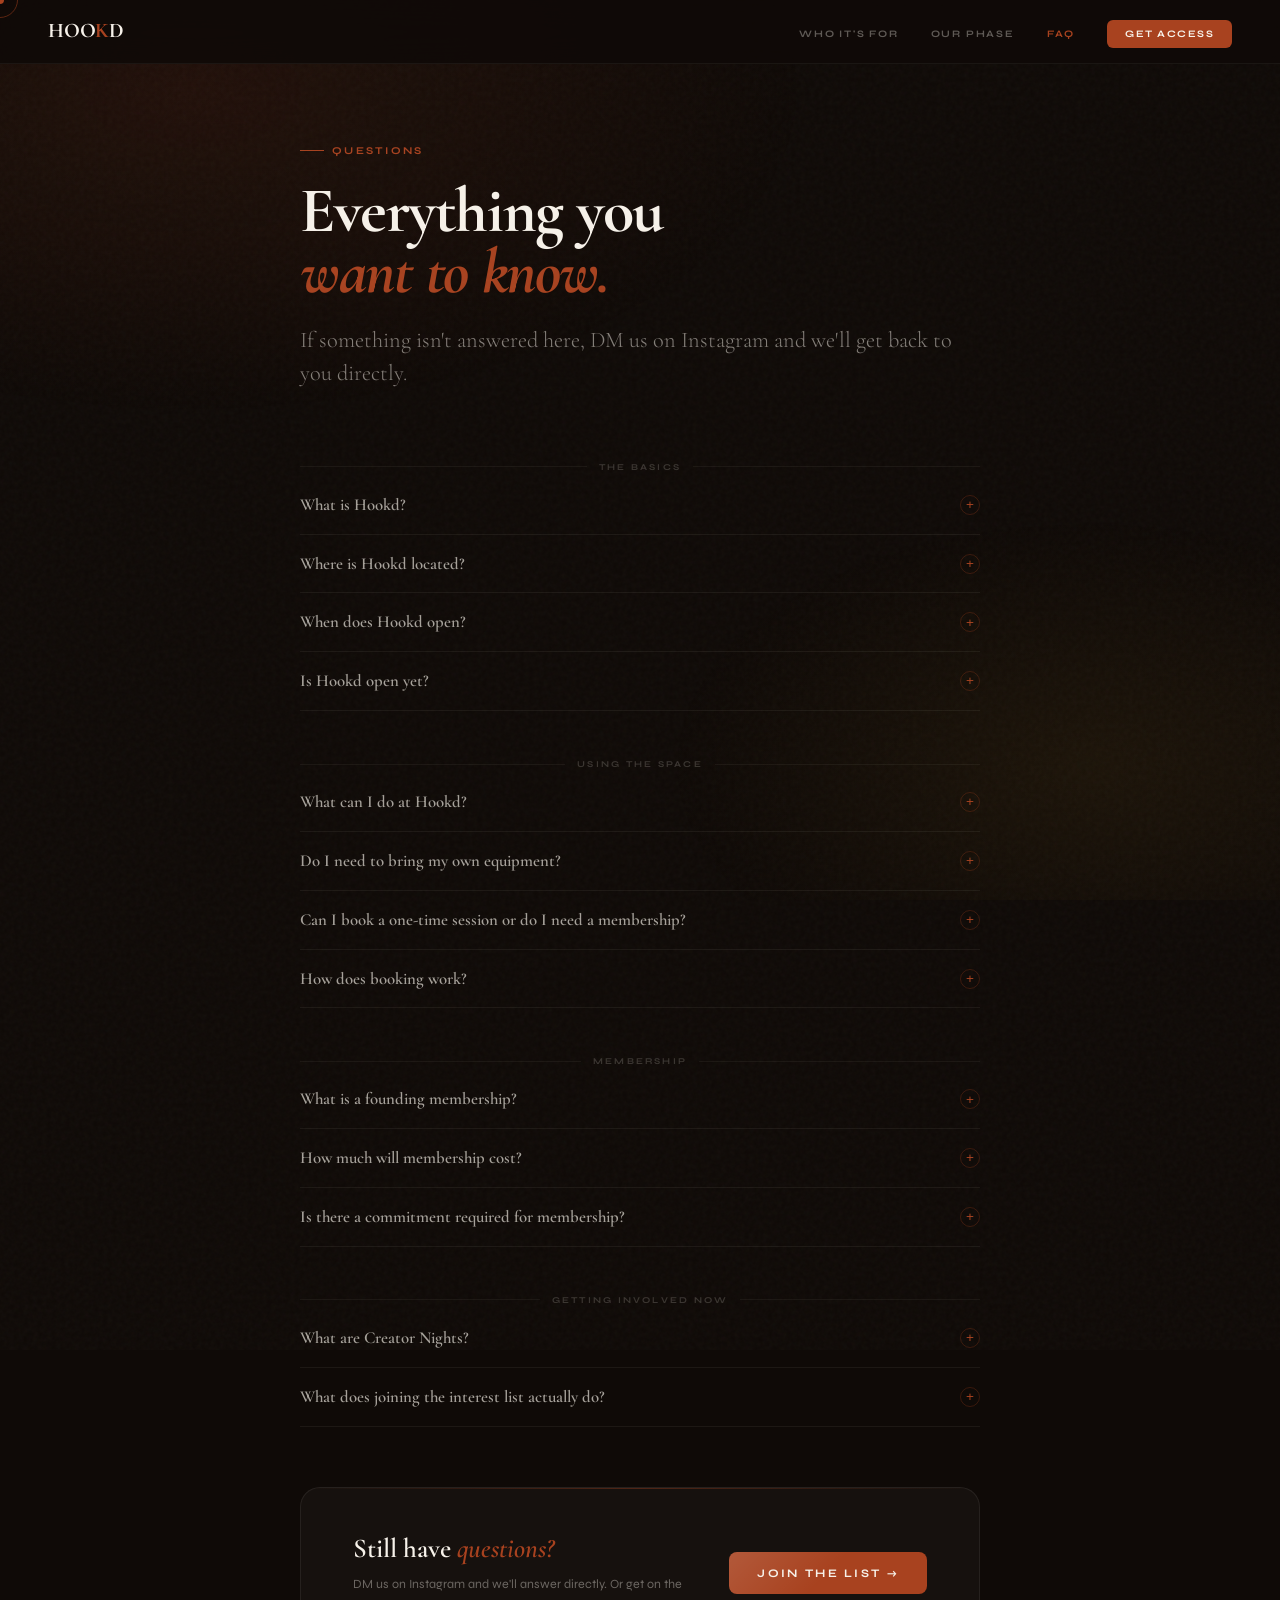
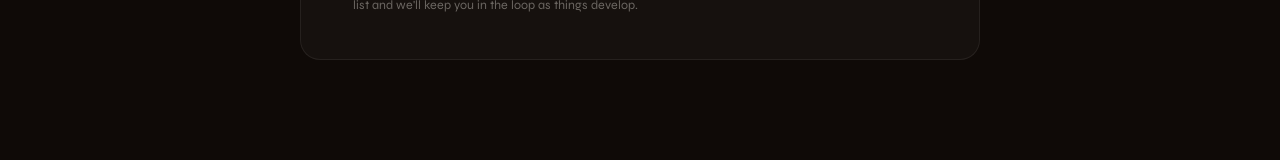
==== faq.html @ 84842c2c "Add files via upload" ====
<!DOCTYPE html>
<html lang="en">
<head>
  <meta charset="UTF-8">
  <meta name="viewport" content="width=device-width, initial-scale=1.0">
  <title>FAQ | Hookd Creative</title>
  <link rel="preconnect" href="https://fonts.googleapis.com">
  <link rel="preconnect" href="https://fonts.gstatic.com" crossorigin>
  <link href="https://fonts.googleapis.com/css2?family=Cormorant+Garamond:ital,wght@0,300;0,600;0,700;1,300;1,600&family=Syne:wght@400;500;700;800&display=swap" rel="stylesheet">
  <link rel="stylesheet" href="shared.css">
  <style>
    .inner-page { max-width: 760px; margin: 0 auto; padding: 72px 40px 100px; }

    .pg-header { margin-bottom: 72px; }
    .pg-header-tag { display: inline-flex; align-items: center; gap: 8px; margin-bottom: 24px; }
    .pg-header-tag-line { width: 24px; height: 1px; background: var(--terra); }
    .pg-header-tag-text { font-size: 0.65rem; font-weight: 700; letter-spacing: 0.22em; text-transform: uppercase; color: var(--terra); }
    .pg-title { font-family: 'Cormorant Garamond', serif; font-size: clamp(2.6rem, 5vw, 4.2rem); font-weight: 700; line-height: 0.95; letter-spacing: -0.02em; color: var(--cream); margin-bottom: 20px; }
    .pg-title em { font-style: italic; color: var(--terra); }
    .pg-sub { font-family: 'Cormorant Garamond', serif; font-size: clamp(1.1rem, 1.8vw, 1.4rem); font-weight: 300; line-height: 1.5; color: rgba(247,242,234,0.5); }

    /* FAQ */
    .faq-group { margin-bottom: 48px; }
    .faq-group-label {
      display: flex; align-items: center; gap: 12px; margin-bottom: 4px;
    }
    .faq-group-label-line { height: 1px; flex: 1; background: rgba(247,242,234,0.05); }
    .faq-group-label-text { font-size: 0.56rem; font-weight: 700; letter-spacing: 0.25em; text-transform: uppercase; color: rgba(247,242,234,0.18); white-space: nowrap; }

    .faq-item { border-bottom: 1px solid rgba(247,242,234,0.06); }
    .faq-item:first-of-type { border-top: 1px solid rgba(247,242,234,0.06); }

    .faq-btn {
      width: 100%; background: none; border: none; cursor: none;
      display: flex; align-items: center; justify-content: space-between; gap: 20px;
      padding: 18px 0; text-align: left;
    }
    .faq-q {
      font-family: 'Cormorant Garamond', serif;
      font-size: 1.05rem; font-weight: 600;
      color: rgba(247,242,234,0.65); line-height: 1.3;
      transition: color 0.2s;
    }
    .faq-item.open .faq-q { color: var(--cream); }

    .faq-icon {
      width: 20px; height: 20px; flex-shrink: 0; border-radius: 50%;
      border: 1px solid rgba(168,66,31,0.28);
      display: flex; align-items: center; justify-content: center;
      color: var(--terra); font-size: 0.85rem; line-height: 1;
      transition: transform 0.3s cubic-bezier(0.16,1,0.3,1), background 0.2s, border-color 0.2s;
    }
    .faq-item.open .faq-icon { transform: rotate(45deg); background: rgba(168,66,31,0.1); border-color: var(--terra); }

    .faq-body { max-height: 0; overflow: hidden; transition: max-height 0.4s cubic-bezier(0.16,1,0.3,1); }
    .faq-item.open .faq-body { max-height: 300px; }
    .faq-a {
      padding: 0 0 20px;
      font-size: 0.8rem; color: rgba(247,242,234,0.42); line-height: 1.8;
    }
    .faq-a em { color: rgba(247,242,234,0.65); font-style: normal; font-weight: 500; }
    .faq-a a { color: var(--terra); text-decoration: none; }
    .faq-a a:hover { color: var(--terra-bright); }

    /* BOTTOM CTA */
    .faq-cta-block {
      margin-top: 60px;
      background: rgba(247,242,234,0.03); border: 1px solid rgba(247,242,234,0.07);
      border-radius: 20px; padding: 44px 52px;
      display: grid; grid-template-columns: 1fr auto; align-items: center; gap: 36px;
      position: relative; overflow: hidden;
    }
    .faq-cta-block::before {
      content: ''; position: absolute; top: 0; left: 0; right: 0; height: 1px;
      background: linear-gradient(90deg, transparent, rgba(168,66,31,0.4), transparent);
    }
    .faq-cta-block h3 { font-family: 'Cormorant Garamond', serif; font-size: 1.7rem; font-weight: 600; color: var(--cream); margin-bottom: 8px; }
    .faq-cta-block h3 em { font-style: italic; color: var(--terra); }
    .faq-cta-block p { font-size: 0.78rem; color: rgba(247,242,234,0.38); line-height: 1.7; }

    @media (max-width: 600px) {
      .inner-page { padding: 60px 20px 80px; }
      .faq-cta-block { grid-template-columns: 1fr; padding: 32px 24px; }
    }
  </style>
</head>
<body>
  <div class="cursor" id="cursor"></div>
  <div class="cursor-ring" id="cursorRing"></div>
  <div class="grain"></div>
  <div class="ambient"></div>

  <nav class="nav">
    <a href="index.html" class="nav-logo">HOO<span class="accent">K</span>D</a>
    <ul class="nav-links">
      <li class="nav-hide-xs"><a href="who.html">Who It's For</a></li>
      <li class="nav-hide-xs"><a href="phase.html">Our Phase</a></li>
      <li><a href="faq.html" class="active">FAQ</a></li>
      <li><a href="index.html#form" class="nav-cta">Get Access</a></li>
    </ul>
  </nav>

  <div class="page-wrap">
    <div class="inner-page">

      <div class="pg-header reveal d1">
        <div class="pg-header-tag">
          <div class="pg-header-tag-line"></div>
          <span class="pg-header-tag-text">Questions</span>
        </div>
        <h1 class="pg-title">Everything you<br><em>want to know.</em></h1>
        <p class="pg-sub">If something isn't answered here, DM us on Instagram and we'll get back to you directly.</p>
      </div>

      <div class="faq-group reveal d2">
        <div class="faq-group-label">
          <div class="faq-group-label-line"></div>
          <span class="faq-group-label-text">The Basics</span>
          <div class="faq-group-label-line"></div>
        </div>

        <div class="faq-item">
          <button class="faq-btn"><span class="faq-q">What is Hookd?</span><span class="faq-icon">+</span></button>
          <div class="faq-body"><p class="faq-a">Hookd is a dedicated creative space in Central Arkansas where you can record music, film content, shoot photography, and host podcasts — all under one roof. It's designed for creators who need a real, professional space to do their work, whether that's once or every week.</p></div>
        </div>

        <div class="faq-item">
          <button class="faq-btn"><span class="faq-q">Where is Hookd located?</span><span class="faq-icon">+</span></button>
          <div class="faq-body"><p class="faq-a">Hookd will be located in <em>Central Arkansas</em>. We're currently finalizing our pilot location. People on the interest list will be the first to know the exact address when it's confirmed.</p></div>
        </div>

        <div class="faq-item">
          <button class="faq-btn"><span class="faq-q">When does Hookd open?</span><span class="faq-icon">+</span></button>
          <div class="faq-body"><p class="faq-a">We're currently in Phase 1 — building our community and validating demand before committing to a permanent location. Our goal is to launch the pilot in <em>2026</em>. The interest list gets first access to sessions when they open. <a href="phase.html">See our full timeline →</a></p></div>
        </div>

        <div class="faq-item">
          <button class="faq-btn"><span class="faq-q">Is Hookd open yet?</span><span class="faq-icon">+</span></button>
          <div class="faq-body"><p class="faq-a">Not yet. We're in early development — hosting Creator Nights, building our interest list, and working toward our pilot launch. Join the list to get notified the moment sessions open.</p></div>
        </div>
      </div>

      <div class="faq-group reveal d3">
        <div class="faq-group-label">
          <div class="faq-group-label-line"></div>
          <span class="faq-group-label-text">Using the Space</span>
          <div class="faq-group-label-line"></div>
        </div>

        <div class="faq-item">
          <button class="faq-btn"><span class="faq-q">What can I do at Hookd?</span><span class="faq-icon">+</span></button>
          <div class="faq-body"><p class="faq-a">Hookd will have two dedicated studios — an <em>audio studio</em> for recording, mixing, and mastering, and a <em>content studio</em> for photo, video, and podcast production. The space is built for any creative discipline. <a href="who.html">See who Hookd is for →</a></p></div>
        </div>

        <div class="faq-item">
          <button class="faq-btn"><span class="faq-q">Do I need to bring my own equipment?</span><span class="faq-icon">+</span></button>
          <div class="faq-body"><p class="faq-a">Hookd operates on a <em>BYOE (Bring Your Own Equipment) model</em> — you can bring your own gear, or work with what's in the space. You're also welcome to bring your own engineer, photographer, or creative collaborator, or book one of ours.</p></div>
        </div>

        <div class="faq-item">
          <button class="faq-btn"><span class="faq-q">Can I book a one-time session or do I need a membership?</span><span class="faq-icon">+</span></button>
          <div class="faq-body"><p class="faq-a">Both. Hookd will offer hourly bookings for one-time sessions as well as monthly memberships for creators who want consistent access. <em>Memberships get priority booking and better rates.</em> More details on pricing will be shared with the interest list first.</p></div>
        </div>

        <div class="faq-item">
          <button class="faq-btn"><span class="faq-q">How does booking work?</span><span class="faq-icon">+</span></button>
          <div class="faq-body"><p class="faq-a">Booking will be handled through our online system — pick your space, your time, and any add-ons like engineering or photography support. Everything is self-service and available from your phone.</p></div>
        </div>
      </div>

      <div class="faq-group reveal d4">
        <div class="faq-group-label">
          <div class="faq-group-label-line"></div>
          <span class="faq-group-label-text">Membership</span>
          <div class="faq-group-label-line"></div>
        </div>

        <div class="faq-item">
          <button class="faq-btn"><span class="faq-q">What is a founding membership?</span><span class="faq-icon">+</span></button>
          <div class="faq-body"><p class="faq-a">Founding members are the first people to join Hookd when sessions open. They get <em>first access to pilot passes, priority booking, and pricing before it's made public</em>. Joining the interest list is how you get considered for founding membership.</p></div>
        </div>

        <div class="faq-item">
          <button class="faq-btn"><span class="faq-q">How much will membership cost?</span><span class="faq-icon">+</span></button>
          <div class="faq-body"><p class="faq-a">Hookd will offer <em>three membership tiers</em> at different hour allotments per month. Exact pricing will be shared with the interest list first — before it goes public.</p></div>
        </div>

        <div class="faq-item">
          <button class="faq-btn"><span class="faq-q">Is there a commitment required for membership?</span><span class="faq-icon">+</span></button>
          <div class="faq-body"><p class="faq-a">Memberships will have a short initial commitment period, then move to month-to-month. <em>No long-term lock-in.</em> Full terms will be shared when memberships open.</p></div>
        </div>
      </div>

      <div class="faq-group reveal d5">
        <div class="faq-group-label">
          <div class="faq-group-label-line"></div>
          <span class="faq-group-label-text">Getting Involved Now</span>
          <div class="faq-group-label-line"></div>
        </div>

        <div class="faq-item">
          <button class="faq-btn"><span class="faq-q">What are Creator Nights?</span><span class="faq-icon">+</span></button>
          <div class="faq-body"><p class="faq-a">Creator Nights are Hookd's community events — free gatherings for Central Arkansas creators to connect, collaborate, and experience what Hookd is building before it officially opens. Follow <a href="https://instagram.com/hookdrecording" target="_blank">@hookdrecording</a> for upcoming dates.</p></div>
        </div>

        <div class="faq-item">
          <button class="faq-btn"><span class="faq-q">What does joining the interest list actually do?</span><span class="faq-icon">+</span></button>
          <div class="faq-body"><p class="faq-a">Joining puts you first in line. When Hookd launches, <em>interest list members get first access to pilot passes, founding membership consideration, and pricing details</em> — all before anything goes public. No commitment, no cost, opt out anytime.</p></div>
        </div>
      </div>

      <div class="faq-cta-block reveal d5">
        <div>
          <h3>Still have <em>questions?</em></h3>
          <p>DM us on Instagram and we'll answer directly. Or get on the list and we'll keep you in the loop as things develop.</p>
        </div>
        <a href="index.html#form" class="btn"><span>Join the list →</span></a>
      </div>

    </div>
  </div>

  <script>
    const cursor=document.getElementById('cursor'),ring=document.getElementById('cursorRing');
    let mx=0,my=0,rx=0,ry=0;
    document.addEventListener('mousemove',e=>{mx=e.clientX;my=e.clientY;cursor.style.left=mx+'px';cursor.style.top=my+'px';});
    (function a(){rx+=(mx-rx)*0.12;ry+=(my-ry)*0.12;ring.style.left=rx+'px';ring.style.top=ry+'px';requestAnimationFrame(a);})();
    document.querySelectorAll('a,.faq-btn').forEach(el=>{el.addEventListener('mouseenter',()=>ring.classList.add('expanded'));el.addEventListener('mouseleave',()=>ring.classList.remove('expanded'));});

    document.querySelectorAll('.faq-item').forEach(item=>{
      item.querySelector('.faq-btn').addEventListener('click',()=>{
        const wasOpen=item.classList.contains('open');
        document.querySelectorAll('.faq-item').forEach(i=>i.classList.remove('open'));
        if(!wasOpen) item.classList.add('open');
      });
    });
  </script>
</body>
</html>
---- shared.css ----
@import url('https://fonts.googleapis.com/css2?family=Cormorant+Garamond:ital,wght@0,300;0,600;0,700;1,300;1,600&family=Syne:wght@400;500;700;800&display=swap');

:root {
  --ink: #0f0a07;
  --cream: #f7f2ea;
  --terra: #a8421f;
  --terra-bright: #c4532e;
  --terra-dim: #7a3018;
  --gold: #c8972a;
  --gold-pale: #e8d4a0;
}

*, *::before, *::after { box-sizing: border-box; margin: 0; padding: 0; }
html { scroll-behavior: smooth; }

body {
  font-family: 'Syne', sans-serif;
  background: var(--ink);
  color: var(--cream);
  min-height: 100vh;
  overflow-x: hidden;
  cursor: none;
}

/* ── CURSOR ── */
.cursor {
  position: fixed; width: 8px; height: 8px;
  background: var(--terra); border-radius: 50%;
  pointer-events: none; z-index: 9999;
  transform: translate(-50%, -50%);
}
.cursor-ring {
  position: fixed; width: 36px; height: 36px;
  border: 1px solid rgba(168,66,31,0.5); border-radius: 50%;
  pointer-events: none; z-index: 9998;
  transform: translate(-50%, -50%);
  transition: width 0.3s, height 0.3s, border-color 0.3s;
}
.cursor-ring.expanded { width: 56px; height: 56px; border-color: rgba(168,66,31,0.9); }

/* ── GRAIN ── */
.grain {
  position: fixed; inset: -50%; width: 200%; height: 200%;
  background-image: url("data:image/svg+xml,%3Csvg viewBox='0 0 512 512' xmlns='http://www.w3.org/2000/svg'%3E%3Cfilter id='n'%3E%3CfeTurbulence type='fractalNoise' baseFrequency='0.75' numOctaves='4' stitchTiles='stitch'/%3E%3C/filter%3E%3Crect width='100%25' height='100%25' filter='url(%23n)' opacity='1'/%3E%3C/svg%3E");
  opacity: 0.035; pointer-events: none; z-index: 100;
  animation: grainAnim 0.5s steps(2) infinite;
}
@keyframes grainAnim {
  0%   { transform: translate(0,0); }   25%  { transform: translate(-2%,-3%); }
  50%  { transform: translate(3%,1%); } 75%  { transform: translate(-1%,4%); }
  100% { transform: translate(2%,-2%); }
}

/* ── AMBIENT LIGHT ── */
.ambient {
  position: fixed; inset: 0; pointer-events: none; z-index: 1;
  background:
    radial-gradient(ellipse 80% 60% at 15% 10%, rgba(168,66,31,0.12) 0%, transparent 60%),
    radial-gradient(ellipse 60% 50% at 85% 85%, rgba(200,151,42,0.07) 0%, transparent 55%);
}

/* ── NAV ── */
.nav {
  position: fixed; top: 0; left: 0; right: 0; z-index: 500;
  display: flex; align-items: center; justify-content: space-between;
  padding: 0 48px; height: 64px;
  background: rgba(15,10,7,0.88);
  backdrop-filter: blur(20px); -webkit-backdrop-filter: blur(20px);
  border-bottom: 1px solid rgba(247,242,234,0.05);
}
.nav-logo {
  font-family: 'Cormorant Garamond', serif;
  font-size: 1.3rem; font-weight: 700;
  letter-spacing: -0.01em; color: var(--cream);
  text-decoration: none; line-height: 1;
}
.nav-logo .accent { color: var(--terra); }
.nav-links { display: flex; align-items: center; gap: 32px; list-style: none; }
.nav-links a {
  font-size: 0.62rem; font-weight: 700;
  letter-spacing: 0.18em; text-transform: uppercase;
  color: rgba(247,242,234,0.35); text-decoration: none;
  transition: color 0.2s;
}
.nav-links a:hover { color: rgba(247,242,234,0.7); }
.nav-links a.active { color: var(--terra); }
.nav-cta {
  background: var(--terra) !important; color: var(--cream) !important;
  padding: 8px 18px !important; border-radius: 6px;
  letter-spacing: 0.15em !important;
  transition: background 0.2s, transform 0.15s !important;
}
.nav-cta:hover { background: var(--terra-bright) !important; transform: translateY(-1px); }

/* ── ANIMATIONS ── */
@keyframes reveal {
  from { opacity: 0; transform: translateY(18px); }
  to   { opacity: 1; transform: translateY(0); }
}
.reveal { opacity: 0; animation: reveal 0.9s cubic-bezier(0.16,1,0.3,1) forwards; }
.d1 { animation-delay: 0.1s; } .d2 { animation-delay: 0.2s; }
.d3 { animation-delay: 0.3s; } .d4 { animation-delay: 0.4s; }
.d5 { animation-delay: 0.5s; } .d6 { animation-delay: 0.6s; }
.d7 { animation-delay: 0.7s; }

/* ── SHARED SECTION ELEMENTS ── */
.eyebrow {
  font-size: 0.6rem; font-weight: 700;
  letter-spacing: 0.25em; text-transform: uppercase;
  color: var(--terra); display: block; margin-bottom: 8px;
}
.section-rule {
  display: flex; align-items: center; gap: 12px; margin-bottom: 16px;
}
.section-rule-line { height: 1px; flex: 1; background: linear-gradient(90deg, rgba(168,66,31,0.3), transparent); }
.section-rule-line.flip { background: linear-gradient(90deg, transparent, rgba(168,66,31,0.3)); }
.section-rule-label {
  font-size: 0.56rem; font-weight: 700; letter-spacing: 0.25em;
  text-transform: uppercase; color: rgba(247,242,234,0.2);
}

/* card shell used across pages */
.card {
  background: rgba(247,242,234,0.03);
  border: 1px solid rgba(247,242,234,0.07);
  border-radius: 16px;
  position: relative; overflow: hidden;
  transition: background 0.2s, border-color 0.2s;
}
.card::before {
  content: ''; position: absolute; top: 0; left: 0; right: 0; height: 1px;
  background: linear-gradient(90deg, transparent, rgba(168,66,31,0.25), transparent);
}
.card:hover { background: rgba(247,242,234,0.05); border-color: rgba(247,242,234,0.1); }

/* cta button */
.btn {
  display: inline-flex; align-items: center; gap: 10px;
  background: var(--terra); color: var(--cream);
  font-family: 'Syne', sans-serif; font-size: 0.72rem; font-weight: 700;
  letter-spacing: 0.2em; text-transform: uppercase;
  padding: 14px 28px; border-radius: 8px; border: none;
  text-decoration: none; cursor: none;
  position: relative; overflow: hidden;
  transition: background 0.25s, transform 0.15s, box-shadow 0.25s;
}
.btn::before {
  content: ''; position: absolute; inset: 0;
  background: linear-gradient(135deg, rgba(255,255,255,0.12) 0%, transparent 50%);
}
.btn span { position: relative; z-index: 1; }
.btn:hover { background: var(--terra-bright); transform: translateY(-2px); box-shadow: 0 12px 32px rgba(168,66,31,0.4); }
.btn:active { transform: translateY(0); }

/* page wrapper */
.page-wrap { position: relative; z-index: 2; padding-top: 64px; }

/* ig footer */
.site-footer { padding: 32px 0 40px; text-align: center; }
.ig-link {
  display: inline-flex; align-items: center; gap: 7px;
  font-size: 0.7rem; font-weight: 500; letter-spacing: 0.1em;
  color: rgba(247,242,234,0.3); text-decoration: none; transition: color 0.2s;
}
.ig-link:hover { color: rgba(247,242,234,0.65); }
.ig-link svg { width: 13px; height: 13px; }
.copyright { margin-top: 8px; font-size: 0.6rem; color: rgba(247,242,234,0.1); letter-spacing: 0.05em; }

/* ── MOBILE ── */
@media (max-width: 768px) {
  body { cursor: auto; }
  .cursor, .cursor-ring { display: none; }
  .nav { padding: 0 20px; }
  .nav-links { gap: 16px; }
  .nav-links a { font-size: 0.58rem; }
}
@media (max-width: 520px) {
  .nav-hide-xs { display: none; }
}
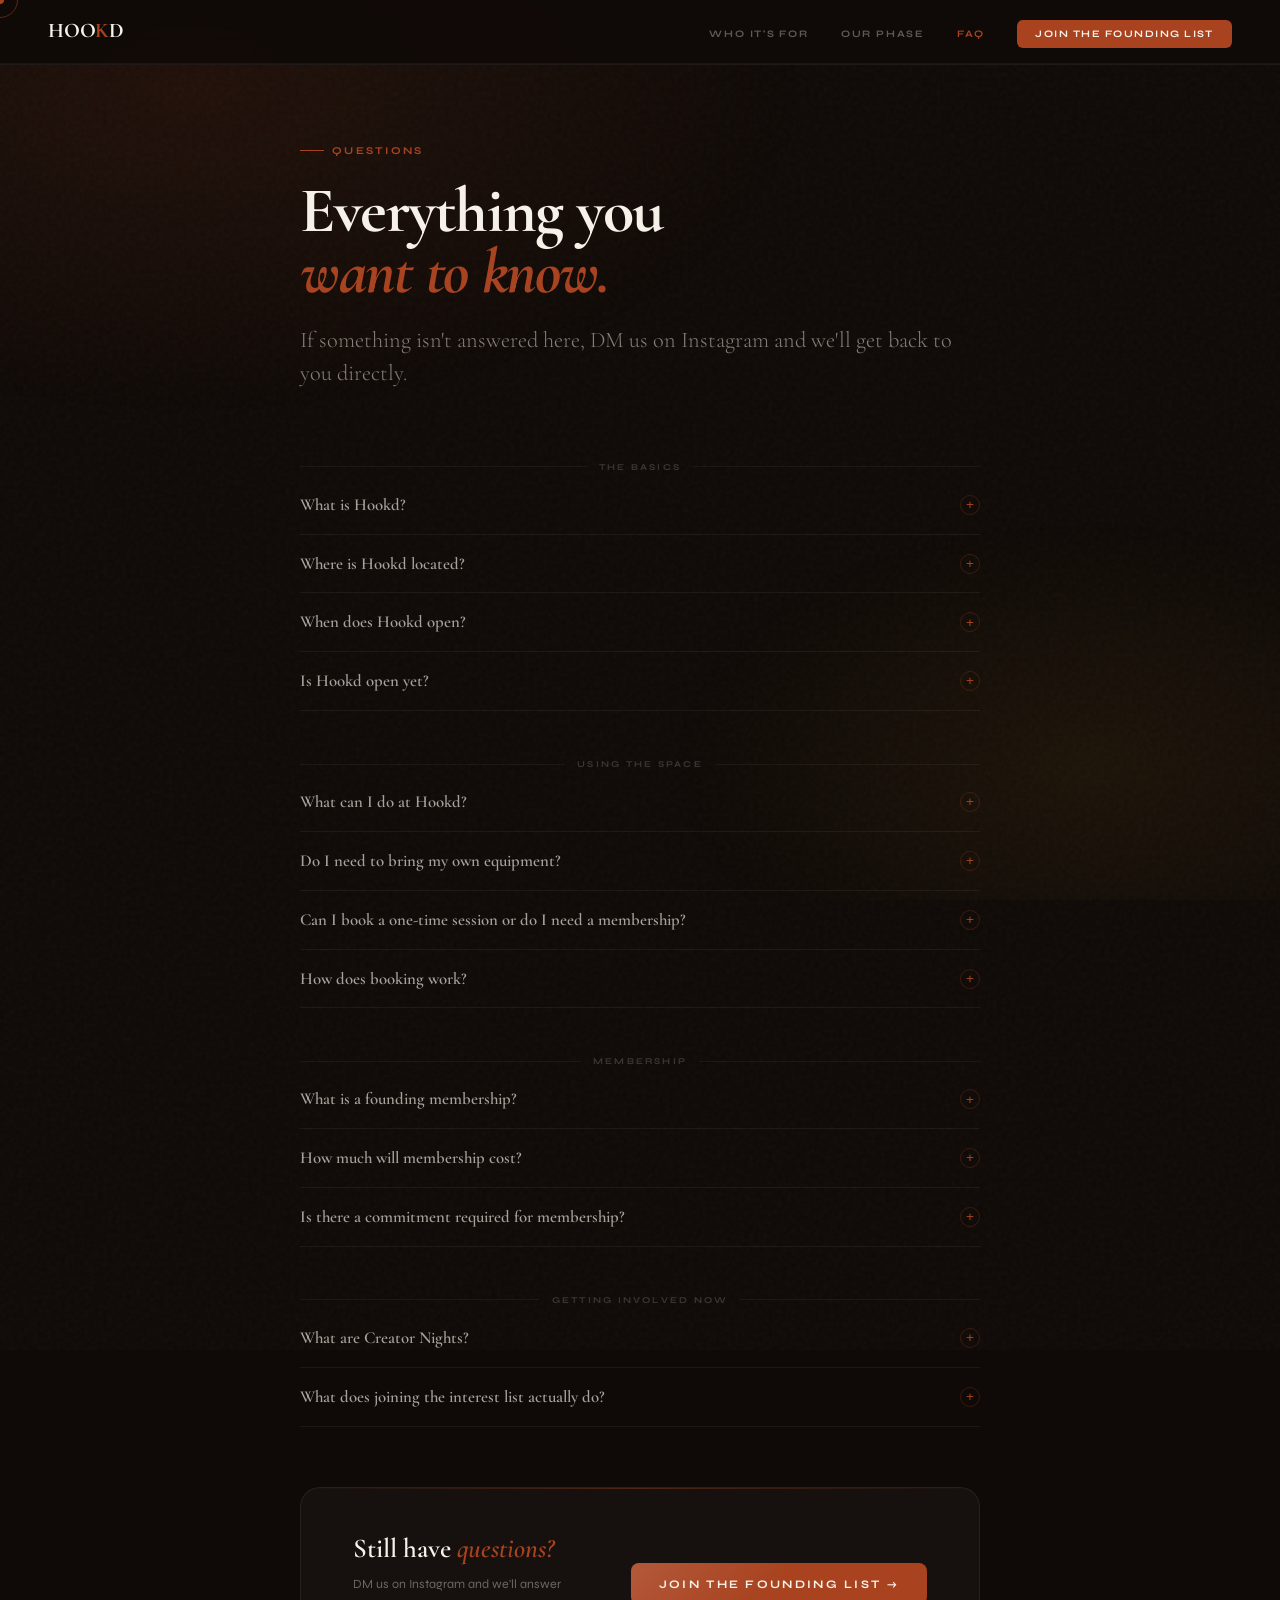
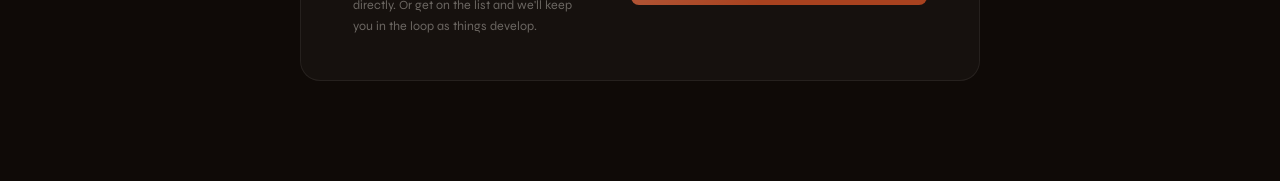
==== commit 12dc7d08: "Update faq.html" ====
--- a/faq.html
+++ b/faq.html
@@ -4,84 +4,59 @@
   <meta charset="UTF-8">
   <meta name="viewport" content="width=device-width, initial-scale=1.0">
   <title>FAQ | Hookd Creative</title>
+  <meta property="og:type" content="website">
+  <meta property="og:url" content="https://hookdcreative.us/faq.html">
+  <meta property="og:title" content="FAQ | Hookd Creative">
+  <meta property="og:description" content="Everything you want to know about Hookd — what it is, where it's located, how membership works, and how to get early access.">
+  <meta property="og:image" content="https://hookdcreative.us/og.png">
   <link rel="preconnect" href="https://fonts.googleapis.com">
   <link rel="preconnect" href="https://fonts.gstatic.com" crossorigin>
   <link href="https://fonts.googleapis.com/css2?family=Cormorant+Garamond:ital,wght@0,300;0,600;0,700;1,300;1,600&family=Syne:wght@400;500;700;800&display=swap" rel="stylesheet">
   <link rel="stylesheet" href="shared.css">
   <style>
-    .inner-page { max-width: 760px; margin: 0 auto; padding: 72px 40px 100px; }
-
-    .pg-header { margin-bottom: 72px; }
-    .pg-header-tag { display: inline-flex; align-items: center; gap: 8px; margin-bottom: 24px; }
-    .pg-header-tag-line { width: 24px; height: 1px; background: var(--terra); }
-    .pg-header-tag-text { font-size: 0.65rem; font-weight: 700; letter-spacing: 0.22em; text-transform: uppercase; color: var(--terra); }
-    .pg-title { font-family: 'Cormorant Garamond', serif; font-size: clamp(2.6rem, 5vw, 4.2rem); font-weight: 700; line-height: 0.95; letter-spacing: -0.02em; color: var(--cream); margin-bottom: 20px; }
-    .pg-title em { font-style: italic; color: var(--terra); }
-    .pg-sub { font-family: 'Cormorant Garamond', serif; font-size: clamp(1.1rem, 1.8vw, 1.4rem); font-weight: 300; line-height: 1.5; color: rgba(247,242,234,0.5); }
-
-    /* FAQ */
-    .faq-group { margin-bottom: 48px; }
-    .faq-group-label {
-      display: flex; align-items: center; gap: 12px; margin-bottom: 4px;
-    }
-    .faq-group-label-line { height: 1px; flex: 1; background: rgba(247,242,234,0.05); }
-    .faq-group-label-text { font-size: 0.56rem; font-weight: 700; letter-spacing: 0.25em; text-transform: uppercase; color: rgba(247,242,234,0.18); white-space: nowrap; }
-
-    .faq-item { border-bottom: 1px solid rgba(247,242,234,0.06); }
-    .faq-item:first-of-type { border-top: 1px solid rgba(247,242,234,0.06); }
-
-    .faq-btn {
-      width: 100%; background: none; border: none; cursor: none;
-      display: flex; align-items: center; justify-content: space-between; gap: 20px;
-      padding: 18px 0; text-align: left;
-    }
-    .faq-q {
-      font-family: 'Cormorant Garamond', serif;
-      font-size: 1.05rem; font-weight: 600;
-      color: rgba(247,242,234,0.65); line-height: 1.3;
-      transition: color 0.2s;
-    }
-    .faq-item.open .faq-q { color: var(--cream); }
-
-    .faq-icon {
-      width: 20px; height: 20px; flex-shrink: 0; border-radius: 50%;
-      border: 1px solid rgba(168,66,31,0.28);
-      display: flex; align-items: center; justify-content: center;
-      color: var(--terra); font-size: 0.85rem; line-height: 1;
-      transition: transform 0.3s cubic-bezier(0.16,1,0.3,1), background 0.2s, border-color 0.2s;
-    }
-    .faq-item.open .faq-icon { transform: rotate(45deg); background: rgba(168,66,31,0.1); border-color: var(--terra); }
-
-    .faq-body { max-height: 0; overflow: hidden; transition: max-height 0.4s cubic-bezier(0.16,1,0.3,1); }
-    .faq-item.open .faq-body { max-height: 300px; }
-    .faq-a {
-      padding: 0 0 20px;
-      font-size: 0.8rem; color: rgba(247,242,234,0.42); line-height: 1.8;
-    }
-    .faq-a em { color: rgba(247,242,234,0.65); font-style: normal; font-weight: 500; }
-    .faq-a a { color: var(--terra); text-decoration: none; }
-    .faq-a a:hover { color: var(--terra-bright); }
-
-    /* BOTTOM CTA */
-    .faq-cta-block {
-      margin-top: 60px;
-      background: rgba(247,242,234,0.03); border: 1px solid rgba(247,242,234,0.07);
-      border-radius: 20px; padding: 44px 52px;
-      display: grid; grid-template-columns: 1fr auto; align-items: center; gap: 36px;
-      position: relative; overflow: hidden;
-    }
-    .faq-cta-block::before {
-      content: ''; position: absolute; top: 0; left: 0; right: 0; height: 1px;
-      background: linear-gradient(90deg, transparent, rgba(168,66,31,0.4), transparent);
-    }
-    .faq-cta-block h3 { font-family: 'Cormorant Garamond', serif; font-size: 1.7rem; font-weight: 600; color: var(--cream); margin-bottom: 8px; }
-    .faq-cta-block h3 em { font-style: italic; color: var(--terra); }
-    .faq-cta-block p { font-size: 0.78rem; color: rgba(247,242,234,0.38); line-height: 1.7; }
-
-    @media (max-width: 600px) {
-      .inner-page { padding: 60px 20px 80px; }
-      .faq-cta-block { grid-template-columns: 1fr; padding: 32px 24px; }
-    }
+    .inner-page{max-width:760px;margin:0 auto;padding:72px 40px 100px}
+    .pg-header{margin-bottom:72px}
+    .pg-header-tag{display:inline-flex;align-items:center;gap:8px;margin-bottom:24px}
+    .pg-header-tag-line{width:24px;height:1px;background:var(--terra)}
+    .pg-header-tag-text{font-size:0.65rem;font-weight:700;letter-spacing:0.22em;text-transform:uppercase;color:var(--terra)}
+    .pg-title{font-family:'Cormorant Garamond',serif;font-size:clamp(2.6rem,5vw,4.2rem);font-weight:700;line-height:0.95;letter-spacing:-0.02em;color:var(--cream);margin-bottom:20px}
+    .pg-title em{font-style:italic;color:var(--terra)}
+    .pg-sub{font-family:'Cormorant Garamond',serif;font-size:clamp(1.1rem,1.8vw,1.4rem);font-weight:300;line-height:1.5;color:rgba(247,242,234,0.5)}
+    .faq-group{margin-bottom:48px}
+    .faq-group-label{display:flex;align-items:center;gap:12px;margin-bottom:4px}
+    .faq-group-label-line{height:1px;flex:1;background:rgba(247,242,234,0.05)}
+    .faq-group-label-text{font-size:0.56rem;font-weight:700;letter-spacing:0.25em;text-transform:uppercase;color:rgba(247,242,234,0.18);white-space:nowrap}
+    .faq-item{border-bottom:1px solid rgba(247,242,234,0.06)}
+    .faq-item:first-of-type{border-top:1px solid rgba(247,242,234,0.06)}
+    .faq-btn{width:100%;background:none;border:none;cursor:none;display:flex;align-items:center;justify-content:space-between;gap:20px;padding:18px 0;text-align:left}
+    .faq-q{font-family:'Cormorant Garamond',serif;font-size:1.05rem;font-weight:600;color:rgba(247,242,234,0.65);line-height:1.3;transition:color 0.2s}
+    .faq-item.open .faq-q{color:var(--cream)}
+    .faq-icon{width:20px;height:20px;flex-shrink:0;border-radius:50%;border:1px solid rgba(168,66,31,0.28);display:flex;align-items:center;justify-content:center;color:var(--terra);font-size:0.85rem;line-height:1;transition:transform 0.3s cubic-bezier(0.16,1,0.3,1),background 0.2s,border-color 0.2s}
+    .faq-item.open .faq-icon{transform:rotate(45deg);background:rgba(168,66,31,0.1);border-color:var(--terra)}
+    .faq-body{max-height:0;overflow:hidden;transition:max-height 0.4s cubic-bezier(0.16,1,0.3,1)}
+    .faq-item.open .faq-body{max-height:300px}
+    .faq-a{padding:0 0 20px;font-size:0.8rem;color:rgba(247,242,234,0.42);line-height:1.8}
+    .faq-a em{color:rgba(247,242,234,0.65);font-style:normal;font-weight:500}
+    .faq-a a{color:var(--terra);text-decoration:none}
+    .faq-a a:hover{color:var(--terra-bright)}
+    .faq-cta-block{margin-top:60px;background:rgba(247,242,234,0.03);border:1px solid rgba(247,242,234,0.07);border-radius:20px;padding:44px 52px;display:grid;grid-template-columns:1fr auto;align-items:center;gap:36px;position:relative;overflow:hidden}
+    .faq-cta-block::before{content:'';position:absolute;top:0;left:0;right:0;height:1px;background:linear-gradient(90deg,transparent,rgba(168,66,31,0.4),transparent)}
+    .faq-cta-block h3{font-family:'Cormorant Garamond',serif;font-size:1.7rem;font-weight:600;color:var(--cream);margin-bottom:8px}
+    .faq-cta-block h3 em{font-style:italic;color:var(--terra)}
+    .faq-cta-block p{font-size:0.78rem;color:rgba(247,242,234,0.38);line-height:1.7}
+    .nav-hamburger{display:none;flex-direction:column;justify-content:center;gap:5px;width:36px;height:36px;background:none;border:none;cursor:pointer;padding:4px;flex-shrink:0}
+    .nav-hamburger span{display:block;width:100%;height:1.5px;background:rgba(247,242,234,0.6);transition:all 0.3s;transform-origin:center}
+    .nav-hamburger.open span:nth-child(1){transform:translateY(6.5px) rotate(45deg)}
+    .nav-hamburger.open span:nth-child(2){opacity:0;transform:scaleX(0)}
+    .nav-hamburger.open span:nth-child(3){transform:translateY(-6.5px) rotate(-45deg)}
+    .nav-drawer{position:fixed;top:64px;left:0;right:0;background:rgba(15,10,7,0.97);backdrop-filter:blur(24px);-webkit-backdrop-filter:blur(24px);border-bottom:1px solid rgba(247,242,234,0.07);z-index:499;max-height:0;overflow:hidden;transition:max-height 0.4s cubic-bezier(0.16,1,0.3,1)}
+    .nav-drawer.open{max-height:300px}
+    .nav-drawer ul{list-style:none;display:flex;flex-direction:column;padding:8px 0 16px}
+    .nav-drawer ul li a{display:block;padding:14px 28px;font-size:0.75rem;font-weight:700;letter-spacing:0.18em;text-transform:uppercase;color:rgba(247,242,234,0.45);text-decoration:none;transition:color 0.2s;border-bottom:1px solid rgba(247,242,234,0.04)}
+    .nav-drawer ul li:last-child a{border-bottom:none}
+    .nav-drawer ul li a:hover{color:var(--cream)}
+    .nav-drawer ul li a.nav-cta-drawer{color:var(--terra)}
+    @media(max-width:768px){.nav-hamburger{display:flex}.nav-links{display:none !important}.inner-page{padding:60px 20px 80px}.faq-cta-block{grid-template-columns:1fr;padding:32px 24px}body{cursor:auto}.cursor,.cursor-ring{display:none}.faq-btn{cursor:pointer}}
   </style>
 </head>
 <body>
@@ -89,51 +64,49 @@
   <div class="cursor-ring" id="cursorRing"></div>
   <div class="grain"></div>
   <div class="ambient"></div>
-
   <nav class="nav">
     <a href="index.html" class="nav-logo">HOO<span class="accent">K</span>D</a>
     <ul class="nav-links">
-      <li class="nav-hide-xs"><a href="who.html">Who It's For</a></li>
-      <li class="nav-hide-xs"><a href="phase.html">Our Phase</a></li>
-      <li><a href="faq.html" class="active">FAQ</a></li>
-      <li><a href="index.html#form" class="nav-cta">Get Access</a></li>
+      <li><a href="who.html" data-short="Who">Who It's For</a></li>
+      <li><a href="phase.html" data-short="Phase">Our Phase</a></li>
+      <li><a href="faq.html" class="active" data-short="FAQ">FAQ</a></li>
+      <li><a href="index.html#form" class="nav-cta" data-short="Join">Join the Founding List</a></li>
     </ul>
+    <button class="nav-hamburger" id="hamburger" aria-label="Menu">
+      <span></span><span></span><span></span>
+    </button>
   </nav>
-
+  <div class="nav-drawer" id="navDrawer">
+    <ul>
+      <li><a href="who.html">Who It's For</a></li>
+      <li><a href="phase.html">Our Phase</a></li>
+      <li><a href="faq.html">FAQ</a></li>
+      <li><a href="index.html#form" class="nav-cta-drawer">Join the Founding List</a></li>
+    </ul>
+  </div>
   <div class="page-wrap">
     <div class="inner-page">
-
       <div class="pg-header reveal d1">
-        <div class="pg-header-tag">
-          <div class="pg-header-tag-line"></div>
-          <span class="pg-header-tag-text">Questions</span>
-        </div>
+        <div class="pg-header-tag"><div class="pg-header-tag-line"></div><span class="pg-header-tag-text">Questions</span></div>
         <h1 class="pg-title">Everything you<br><em>want to know.</em></h1>
         <p class="pg-sub">If something isn't answered here, DM us on Instagram and we'll get back to you directly.</p>
       </div>
 
       <div class="faq-group reveal d2">
-        <div class="faq-group-label">
-          <div class="faq-group-label-line"></div>
-          <span class="faq-group-label-text">The Basics</span>
-          <div class="faq-group-label-line"></div>
-        </div>
-
+        <div class="faq-group-label"><div class="faq-group-label-line"></div><span class="faq-group-label-text">The Basics</span><div class="faq-group-label-line"></div></div>
         <div class="faq-item">
           <button class="faq-btn"><span class="faq-q">What is Hookd?</span><span class="faq-icon">+</span></button>
           <div class="faq-body"><p class="faq-a">Hookd is a dedicated creative space in Central Arkansas where you can record music, film content, shoot photography, and host podcasts — all under one roof. It's designed for creators who need a real, professional space to do their work, whether that's once or every week.</p></div>
         </div>
-
         <div class="faq-item">
           <button class="faq-btn"><span class="faq-q">Where is Hookd located?</span><span class="faq-icon">+</span></button>
-          <div class="faq-body"><p class="faq-a">Hookd will be located in <em>Central Arkansas</em>. We're currently finalizing our pilot location. People on the interest list will be the first to know the exact address when it's confirmed.</p></div>
+          <!-- CHANGE 14 — softened location language -->
+          <div class="faq-body"><p class="faq-a">Hookd will be located in <em>Central Arkansas</em>. We'll share the exact address with interest list members first when it's confirmed.</p></div>
         </div>
-
         <div class="faq-item">
           <button class="faq-btn"><span class="faq-q">When does Hookd open?</span><span class="faq-icon">+</span></button>
           <div class="faq-body"><p class="faq-a">We're currently in Phase 1 — building our community and validating demand before committing to a permanent location. Our goal is to launch the pilot in <em>2026</em>. The interest list gets first access to sessions when they open. <a href="phase.html">See our full timeline →</a></p></div>
         </div>
-
         <div class="faq-item">
           <button class="faq-btn"><span class="faq-q">Is Hookd open yet?</span><span class="faq-icon">+</span></button>
           <div class="faq-body"><p class="faq-a">Not yet. We're in early development — hosting Creator Nights, building our interest list, and working toward our pilot launch. Join the list to get notified the moment sessions open.</p></div>
@@ -141,27 +114,19 @@
       </div>
 
       <div class="faq-group reveal d3">
-        <div class="faq-group-label">
-          <div class="faq-group-label-line"></div>
-          <span class="faq-group-label-text">Using the Space</span>
-          <div class="faq-group-label-line"></div>
-        </div>
-
+        <div class="faq-group-label"><div class="faq-group-label-line"></div><span class="faq-group-label-text">Using the Space</span><div class="faq-group-label-line"></div></div>
         <div class="faq-item">
           <button class="faq-btn"><span class="faq-q">What can I do at Hookd?</span><span class="faq-icon">+</span></button>
           <div class="faq-body"><p class="faq-a">Hookd will have two dedicated studios — an <em>audio studio</em> for recording, mixing, and mastering, and a <em>content studio</em> for photo, video, and podcast production. The space is built for any creative discipline. <a href="who.html">See who Hookd is for →</a></p></div>
         </div>
-
         <div class="faq-item">
           <button class="faq-btn"><span class="faq-q">Do I need to bring my own equipment?</span><span class="faq-icon">+</span></button>
           <div class="faq-body"><p class="faq-a">Hookd operates on a <em>BYOE (Bring Your Own Equipment) model</em> — you can bring your own gear, or work with what's in the space. You're also welcome to bring your own engineer, photographer, or creative collaborator, or book one of ours.</p></div>
         </div>
-
         <div class="faq-item">
           <button class="faq-btn"><span class="faq-q">Can I book a one-time session or do I need a membership?</span><span class="faq-icon">+</span></button>
           <div class="faq-body"><p class="faq-a">Both. Hookd will offer hourly bookings for one-time sessions as well as monthly memberships for creators who want consistent access. <em>Memberships get priority booking and better rates.</em> More details on pricing will be shared with the interest list first.</p></div>
         </div>
-
         <div class="faq-item">
           <button class="faq-btn"><span class="faq-q">How does booking work?</span><span class="faq-icon">+</span></button>
           <div class="faq-body"><p class="faq-a">Booking will be handled through our online system — pick your space, your time, and any add-ons like engineering or photography support. Everything is self-service and available from your phone.</p></div>
@@ -169,22 +134,15 @@
       </div>
 
       <div class="faq-group reveal d4">
-        <div class="faq-group-label">
-          <div class="faq-group-label-line"></div>
-          <span class="faq-group-label-text">Membership</span>
-          <div class="faq-group-label-line"></div>
-        </div>
-
+        <div class="faq-group-label"><div class="faq-group-label-line"></div><span class="faq-group-label-text">Membership</span><div class="faq-group-label-line"></div></div>
         <div class="faq-item">
           <button class="faq-btn"><span class="faq-q">What is a founding membership?</span><span class="faq-icon">+</span></button>
           <div class="faq-body"><p class="faq-a">Founding members are the first people to join Hookd when sessions open. They get <em>first access to pilot passes, priority booking, and pricing before it's made public</em>. Joining the interest list is how you get considered for founding membership.</p></div>
         </div>
-
         <div class="faq-item">
           <button class="faq-btn"><span class="faq-q">How much will membership cost?</span><span class="faq-icon">+</span></button>
           <div class="faq-body"><p class="faq-a">Hookd will offer <em>three membership tiers</em> at different hour allotments per month. Exact pricing will be shared with the interest list first — before it goes public.</p></div>
         </div>
-
         <div class="faq-item">
           <button class="faq-btn"><span class="faq-q">Is there a commitment required for membership?</span><span class="faq-icon">+</span></button>
           <div class="faq-body"><p class="faq-a">Memberships will have a short initial commitment period, then move to month-to-month. <em>No long-term lock-in.</em> Full terms will be shared when memberships open.</p></div>
@@ -192,17 +150,11 @@
       </div>
 
       <div class="faq-group reveal d5">
-        <div class="faq-group-label">
-          <div class="faq-group-label-line"></div>
-          <span class="faq-group-label-text">Getting Involved Now</span>
-          <div class="faq-group-label-line"></div>
-        </div>
-
+        <div class="faq-group-label"><div class="faq-group-label-line"></div><span class="faq-group-label-text">Getting Involved Now</span><div class="faq-group-label-line"></div></div>
         <div class="faq-item">
           <button class="faq-btn"><span class="faq-q">What are Creator Nights?</span><span class="faq-icon">+</span></button>
           <div class="faq-body"><p class="faq-a">Creator Nights are Hookd's community events — free gatherings for Central Arkansas creators to connect, collaborate, and experience what Hookd is building before it officially opens. Follow <a href="https://instagram.com/hookdrecording" target="_blank">@hookdrecording</a> for upcoming dates.</p></div>
         </div>
-
         <div class="faq-item">
           <button class="faq-btn"><span class="faq-q">What does joining the interest list actually do?</span><span class="faq-icon">+</span></button>
           <div class="faq-body"><p class="faq-a">Joining puts you first in line. When Hookd launches, <em>interest list members get first access to pilot passes, founding membership consideration, and pricing details</em> — all before anything goes public. No commitment, no cost, opt out anytime.</p></div>
@@ -214,24 +166,22 @@
           <h3>Still have <em>questions?</em></h3>
           <p>DM us on Instagram and we'll answer directly. Or get on the list and we'll keep you in the loop as things develop.</p>
         </div>
-        <a href="index.html#form" class="btn"><span>Join the list →</span></a>
+        <a href="index.html#form" class="btn"><span>Join the Founding List →</span></a>
       </div>
-
     </div>
   </div>
-
   <script>
+    const hamburger=document.getElementById('hamburger');const navDrawer=document.getElementById('navDrawer');hamburger.addEventListener('click',()=>{hamburger.classList.toggle('open');navDrawer.classList.toggle('open');});navDrawer.querySelectorAll('a').forEach(a=>{a.addEventListener('click',()=>{hamburger.classList.remove('open');navDrawer.classList.remove('open');});});
     const cursor=document.getElementById('cursor'),ring=document.getElementById('cursorRing');
     let mx=0,my=0,rx=0,ry=0;
     document.addEventListener('mousemove',e=>{mx=e.clientX;my=e.clientY;cursor.style.left=mx+'px';cursor.style.top=my+'px';});
     (function a(){rx+=(mx-rx)*0.12;ry+=(my-ry)*0.12;ring.style.left=rx+'px';ring.style.top=ry+'px';requestAnimationFrame(a);})();
     document.querySelectorAll('a,.faq-btn').forEach(el=>{el.addEventListener('mouseenter',()=>ring.classList.add('expanded'));el.addEventListener('mouseleave',()=>ring.classList.remove('expanded'));});
-
     document.querySelectorAll('.faq-item').forEach(item=>{
       item.querySelector('.faq-btn').addEventListener('click',()=>{
         const wasOpen=item.classList.contains('open');
         document.querySelectorAll('.faq-item').forEach(i=>i.classList.remove('open'));
-        if(!wasOpen) item.classList.add('open');
+        if(!wasOpen)item.classList.add('open');
       });
     });
   </script>
--- a/shared.css
+++ b/shared.css
@@ -88,6 +88,7 @@
   background: var(--terra) !important; color: var(--cream) !important;
   padding: 8px 18px !important; border-radius: 6px;
   letter-spacing: 0.15em !important;
+  white-space: nowrap;
   transition: background 0.2s, transform 0.15s !important;
 }
 .nav-cta:hover { background: var(--terra-bright) !important; transform: translateY(-1px); }
@@ -175,5 +176,10 @@
   .nav-links a { font-size: 0.58rem; }
 }
 @media (max-width: 520px) {
-  .nav-hide-xs { display: none; }
+  .nav-links { gap: 10px; }
+  .nav-links a { font-size: 0.5rem; letter-spacing: 0.1em; }
+  .nav-cta { padding: 6px 12px !important; }
+  /* swap to short labels */
+  .nav-links a[data-short] { font-size: 0; }
+  .nav-links a[data-short]::after { content: attr(data-short); font-size: 0.58rem; letter-spacing: 0.12em; }
 }
